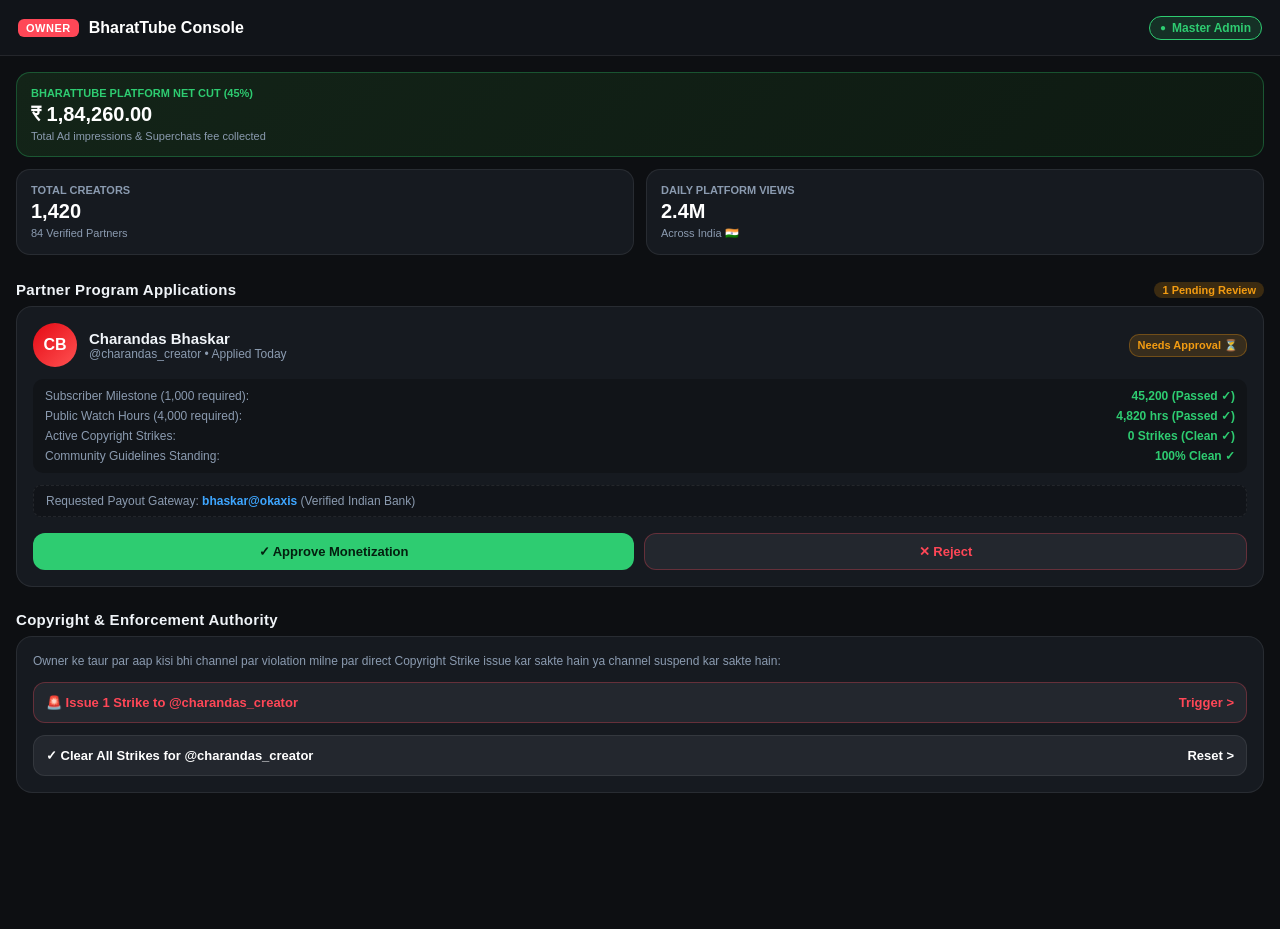
==== pages/admin.html @ ccea6ad3 "Create admin.html" ====
<!DOCTYPE html>
<html lang="hi">
<head>
    <meta charset="UTF-8">
    <meta http-equiv="Cache-Control" content="no-cache, no-store, must-revalidate">
    <meta http-equiv="Pragma" content="no-cache">
    <meta http-equiv="Expires" content="0">
    <meta name="viewport" content="width=device-width, initial-scale=1.0, maximum-scale=1.0, user-scalable=no, viewport-fit=cover">
    <meta name="theme-color" content="#0a0a0a">
    <title>BharatTube Owner & Admin Console</title>
    <style>
        * {
            margin: 0;
            padding: 0;
            box-sizing: border-box;
            -webkit-tap-highlight-color: transparent;
        }

        :root {
            --admin-bg: #0d0f12;
            --admin-card: #161a20;
            --admin-card-hover: #1e242d;
            --admin-border: rgba(255, 255, 255, 0.08);
            --text-main: #f0f4f8;
            --text-muted: #8b9bb0;
            --primary-blue: #3ea6ff;
            --success-green: #2ecc71;
            --warning-gold: #f39c12;
            --danger-red: #ff4757;
        }

        html, body {
            width: 100%;
            min-height: 100%;
            background-color: var(--admin-bg);
            color: var(--text-main);
            font-family: -apple-system, BlinkMacSystemFont, "Segoe UI", Roboto, sans-serif;
            -webkit-font-smoothing: antialiased;
            padding-bottom: 60px;
        }

        /* 1. Header */
        .admin-nav-bar {
            height: 56px;
            display: flex;
            align-items: center;
            justify-content: space-between;
            padding: 0 18px;
            background: #111419;
            border-bottom: 1px solid var(--admin-border);
            position: sticky;
            top: 0;
            z-index: 100;
        }

        .brand-block {
            display: flex;
            align-items: center;
            gap: 10px;
            text-decoration: none;
            color: #ffffff;
        }

        .brand-badge {
            background: var(--danger-red);
            font-size: 11px;
            font-weight: 800;
            padding: 3px 8px;
            border-radius: 6px;
            letter-spacing: 0.5px;
        }

        .brand-title {
            font-size: 16px;
            font-weight: 700;
        }

        .admin-status-pill {
            background: rgba(46, 204, 113, 0.15);
            border: 1px solid var(--success-green);
            color: var(--success-green);
            font-size: 12px;
            font-weight: 600;
            padding: 4px 10px;
            border-radius: 20px;
            display: flex;
            align-items: center;
            gap: 6px;
        }

        /* 2. Platform Overview Metrics */
        .metrics-grid-container {
            display: grid;
            grid-template-columns: repeat(2, 1fr);
            gap: 12px;
            padding: 16px;
        }

        .metric-stat-box {
            background: var(--admin-card);
            border: 1px solid var(--admin-border);
            border-radius: 14px;
            padding: 14px;
            display: flex;
            flex-direction: column;
            gap: 4px;
        }

        .metric-stat-box.full-width {
            grid-column: span 2;
            background: linear-gradient(135deg, #132418, #0e1a12);
            border-color: rgba(46, 204, 113, 0.3);
        }

        .stat-label-tiny {
            font-size: 11px;
            font-weight: 600;
            color: var(--text-muted);
            text-transform: uppercase;
        }

        .stat-val-bold {
            font-size: 20px;
            font-weight: 800;
            color: #ffffff;
        }

        .stat-sub-text {
            font-size: 11px;
            color: var(--text-muted);
        }

        /* 3. Section Titles */
        .section-header-wrap {
            padding: 10px 16px 8px;
            display: flex;
            align-items: center;
            justify-content: space-between;
        }

        .section-header-wrap h2 {
            font-size: 15px;
            font-weight: 700;
            letter-spacing: 0.3px;
        }

        .live-count-badge {
            background: rgba(243, 156, 18, 0.2);
            color: var(--warning-gold);
            font-size: 11px;
            font-weight: 700;
            padding: 2px 8px;
            border-radius: 12px;
        }

        /* 4. Pending Review Requests Card */
        .requests-stream {
            padding: 0 16px;
            display: flex;
            flex-direction: column;
            gap: 12px;
        }

        .request-card {
            background: var(--admin-card);
            border: 1px solid var(--admin-border);
            border-radius: 16px;
            padding: 16px;
            display: flex;
            flex-direction: column;
            gap: 12px;
            transition: 0.15s;
        }

        .request-card-top {
            display: flex;
            align-items: center;
            justify-content: space-between;
        }

        .creator-avatar-mini {
            width: 44px;
            height: 44px;
            border-radius: 50%;
            background: linear-gradient(135deg, #e50914, #ff5252);
            display: flex;
            align-items: center;
            justify-content: center;
            font-size: 16px;
            font-weight: 800;
            color: #fff;
            flex-shrink: 0;
        }

        .creator-text-meta {
            margin-left: 12px;
            flex: 1;
        }

        .creator-real-name {
            font-size: 15px;
            font-weight: 700;
        }

        .creator-channel-tag {
            font-size: 12px;
            color: var(--text-muted);
        }

        .status-pill-waiting {
            background: rgba(243, 156, 18, 0.15);
            color: var(--warning-gold);
            font-size: 11px;
            font-weight: 700;
            padding: 4px 8px;
            border-radius: 10px;
            border: 1px solid rgba(243, 156, 18, 0.3);
        }

        .audit-parameters-table {
            background: rgba(0, 0, 0, 0.25);
            border-radius: 10px;
            padding: 10px 12px;
            display: flex;
            flex-direction: column;
            gap: 6px;
            font-size: 12px;
        }

        .audit-row {
            display: flex;
            justify-content: space-between;
            color: var(--text-muted);
        }

        .audit-row span:last-child {
            color: #ffffff;
            font-weight: 600;
        }

        .payout-box {
            background: #111419;
            border: 1px dashed var(--admin-border);
            border-radius: 8px;
            padding: 8px 12px;
            font-size: 12px;
            color: var(--text-muted);
        }

        .payout-box b {
            color: var(--primary-blue);
        }

        /* Action Buttons Grid */
        .review-decision-row {
            display: flex;
            gap: 10px;
            margin-top: 4px;
        }

        .btn-decision {
            flex: 1;
            padding: 10px 0;
            border-radius: 12px;
            font-size: 13px;
            font-weight: 700;
            cursor: pointer;
            border: none;
            display: flex;
            align-items: center;
            justify-content: center;
            gap: 6px;
            transition: 0.15s;
        }

        .btn-approve {
            background: var(--success-green);
            color: #041f0f;
        }

        .btn-reject {
            background: #23272e;
            color: var(--danger-red);
            border: 1px solid rgba(255, 71, 87, 0.3);
        }

        /* 5. Copyright Strike Penalizer */
        .controls-card {
            background: var(--admin-card);
            border: 1px solid var(--admin-border);
            border-radius: 16px;
            padding: 16px;
            margin: 0 16px 16px;
            display: flex;
            flex-direction: column;
            gap: 12px;
        }

        .btn-control-full {
            width: 100%;
            background: #23272e;
            border: 1px solid var(--admin-border);
            color: #ffffff;
            border-radius: 12px;
            padding: 12px;
            font-size: 13px;
            font-weight: 600;
            cursor: pointer;
            text-align: left;
            display: flex;
            align-items: center;
            justify-content: space-between;
        }

        .btn-control-full.danger {
            border-color: rgba(255, 71, 87, 0.3);
            color: var(--danger-red);
        }

        /* Toast Alert */
        .admin-toast {
            position: fixed;
            bottom: 20px;
            left: 20px;
            right: 20px;
            background: #1e242d;
            border: 1px solid var(--success-green);
            color: #ffffff;
            padding: 12px 16px;
            border-radius: 12px;
            font-size: 13px;
            font-weight: 600;
            display: none;
            align-items: center;
            gap: 10px;
            z-index: 1000;
            box-shadow: 0 6px 20px rgba(0,0,0,0.6);
        }
    </style>
</head>
<body>

    <!-- 1. Top Bar -->
    <header class="admin-nav-bar">
        <div class="brand-block">
            <span class="brand-badge">OWNER</span>
            <span class="brand-title">BharatTube Console</span>
        </div>
        <div class="admin-status-pill">
            <span style="font-size:10px;">●</span> Master Admin
        </div>
    </header>

    <!-- 2. Platform Metrics -->
    <div class="metrics-grid-container">
        <!-- Platform Owner Revenue -->
        <div class="metric-stat-box full-width">
            <span class="stat-label-tiny" style="color:var(--success-green);">BharatTube Platform Net Cut (45%)</span>
            <span class="stat-val-bold" id="platformEarnings">₹ 1,84,260.00</span>
            <span class="stat-sub-text">Total Ad impressions & Superchats fee collected</span>
        </div>

        <div class="metric-stat-box">
            <span class="stat-label-tiny">Total Creators</span>
            <span class="stat-val-bold">1,420</span>
            <span class="stat-sub-text">84 Verified Partners</span>
        </div>

        <div class="metric-stat-box">
            <span class="stat-label-tiny">Daily Platform Views</span>
            <span class="stat-val-bold">2.4M</span>
            <span class="stat-sub-text">Across India 🇮🇳</span>
        </div>
    </div>

    <!-- 3. Pending Monetization Applications (Main Owner Review Queue) -->
    <div class="section-header-wrap">
        <h2>Partner Program Applications</h2>
        <span class="live-count-badge" id="pendingBadge">1 Pending Review</span>
    </div>

    <div class="requests-stream" id="requestsContainer">
        <!-- Dynamic Application Card injected here -->
    </div>

    <!-- 4. Global Copyright & Strike Authority Controls -->
    <div class="section-header-wrap" style="margin-top: 14px;">
        <h2>Copyright & Enforcement Authority</h2>
    </div>

    <div class="controls-card">
        <div style="font-size:12px; color:var(--text-muted); line-height:1.45;">
            Owner ke taur par aap kisi bhi channel par violation milne par direct Copyright Strike issue kar sakte hain ya channel suspend kar sakte hain:
        </div>

        <button class="btn-control-full danger" onclick="issueStrikeToCreator()">
            <span>🚨 Issue 1 Strike to @charandas_creator</span>
            <span>Trigger ></span>
        </button>

        <button class="btn-control-full" onclick="resetCreatorStrikes()">
            <span>✓ Clear All Strikes for @charandas_creator</span>
            <span>Reset ></span>
        </button>
    </div>

    <!-- Toast Notification -->
    <div class="admin-toast" id="adminToast"></div>

    <script>
        // Shared Creator State with profile.html
        let creatorState = {
            monetizationStage: 'under_review',
            hasApplied: true,
            strikesCount: 0,
            hasCommunityViolations: false,
            payoutUpi: 'bhaskar@okaxis',
            infringingVideos: []
        };

        window.addEventListener('load', () => {
            const savedState = localStorage.getItem('bt_creator_state');
            if (savedState) {
                try {
                    creatorState = JSON.parse(savedState);
                } catch(e){}
            }
            renderReviewQueue();
        });

        function saveCreatorState() {
            localStorage.setItem('bt_creator_state', JSON.stringify(creatorState));
            renderReviewQueue();
        }

        function showToast(msg, isSuccess = true) {
            const toast = document.getElementById('adminToast');
            toast.textContent = msg;
            toast.style.borderColor = isSuccess ? 'var(--success-green)' : 'var(--danger-red)';
            toast.style.display = 'flex';
            setTimeout(() => { toast.style.display = 'none'; }, 3000);
        }

        // Render Creator Applications
        function renderReviewQueue() {
            const container = document.getElementById('requestsContainer');
            const badge = document.getElementById('pendingBadge');

            if (creatorState.monetizationStage === 'under_review') {
                badge.textContent = '1 Pending Review';
                badge.style.display = 'inline-block';

                container.innerHTML = `
                    <div class="request-card">
                        <div class="request-card-top">
                            <div style="display:flex; align-items:center;">
                                <div class="creator-avatar-mini">CB</div>
                                <div class="creator-text-meta">
                                    <div class="creator-real-name">Charandas Bhaskar</div>
                                    <div class="creator-channel-tag">@charandas_creator • Applied Today</div>
                                </div>
                            </div>
                            <span class="status-pill-waiting">Needs Approval ⏳</span>
                        </div>

                        <!-- Policy Verification Parameters -->
                        <div class="audit-parameters-table">
                            <div class="audit-row">
                                <span>Subscriber Milestone (1,000 required):</span>
                                <span style="color:var(--success-green);">45,200 (Passed ✓)</span>
                            </div>
                            <div class="audit-row">
                                <span>Public Watch Hours (4,000 required):</span>
                                <span style="color:var(--success-green);">4,820 hrs (Passed ✓)</span>
                            </div>
                            <div class="audit-row">
                                <span>Active Copyright Strikes:</span>
                                <span style="color:${creatorState.strikesCount === 0 ? 'var(--success-green)' : 'var(--danger-red)'};">
                                    ${creatorState.strikesCount} Strikes ${creatorState.strikesCount === 0 ? '(Clean ✓)' : '(Warning ✕)'}
                                </span>
                            </div>
                            <div class="audit-row">
                                <span>Community Guidelines Standing:</span>
                                <span style="color:var(--success-green);">100% Clean ✓</span>
                            </div>
                        </div>

                        <!-- Submitted Payout Account -->
                        <div class="payout-box">
                            Requested Payout Gateway: <b>${creatorState.payoutUpi || 'bhaskar@okaxis'}</b> (Verified Indian Bank)
                        </div>

                        <!-- Decision Controls -->
                        <div class="review-decision-row">
                            <button class="btn-decision btn-approve" onclick="ownerApproveApplication()">
                                ✓ Approve Monetization
                            </button>
                            <button class="btn-decision btn-reject" onclick="ownerRejectApplication()">
                                ✕ Reject
                            </button>
                        </div>
                    </div>
                `;
            } else if (creatorState.monetizationStage === 'approved') {
                badge.textContent = '0 Pending';
                badge.style.display = 'inline-block';
                container.innerHTML = `
                    <div class="request-card" style="border-color: rgba(46, 204, 113, 0.3);">
                        <div class="request-card-top">
                            <div style="display:flex; align-items:center;">
                                <div class="creator-avatar-mini" style="background:#2ecc71;">CB</div>
                                <div class="creator-text-meta">
                                    <div class="creator-real-name">Charandas Bhaskar ✔</div>
                                    <div class="creator-channel-tag" style="color:var(--success-green);">Status: Partner Approved & Earning Live</div>
                                </div>
                            </div>
                        </div>
                        <div style="font-size:12px; color:var(--text-muted);">
                            Aapne is creator ko approve kar diya hai. Video ads active hain aur 45% revenue platform me add ho raha hai.
                        </div>
                        <button class="btn-decision btn-reject" style="width:100%;" onclick="ownerRevokeMonetization()">
                            Revoke / De-Monetize Channel
                        </button>
                    </div>
                `;
            } else {
                badge.textContent = '0 Pending';
                container.innerHTML = `
                    <div style="background:var(--admin-card); border:1px solid var(--admin-border); border-radius:14px; padding:24px; text-align:center; color:var(--text-muted); font-size:13px;">
                        No pending monetization requests right now.<br>
                        (Jaise hi koi creator apply karega, yahan live card aa jayega).
                    </div>
                `;
            }
        }

        // Owner Decisions
        function ownerApproveApplication() {
            creatorState.monetizationStage = 'approved';
            saveCreatorState();
            showToast('🎉 Application Approved! Creator ka channel monetize ho gaya hai.');
        }

        function ownerRejectApplication() {
            const reason = prompt('Rejection ka karan likhein (e.g., Reused Content, Low Audio Quality):', 'Reused Content / Policy Violation');
            if (reason) {
                creatorState.monetizationStage = 'rejected';
                saveCreatorState();
                showToast('Application Rejected. Creator ko notice bhej diya gaya hai.', false);
            }
        }

        function ownerRevokeMonetization() {
            if (confirm('Kya aap sach me is creator ka monetization cancel karna chahte hain?')) {
                creatorState.monetizationStage = 'rejected';
                saveCreatorState();
                showToast('Monetization Revoked.', false);
            }
        }

        // Copyright Authority Actions
        function issueStrikeToCreator() {
            creatorState.strikesCount = (creatorState.strikesCount || 0) + 1;
            if (!creatorState.infringingVideos) creatorState.infringingVideos = [];
            creatorState.infringingVideos.push({
                id: 'v_' + Date.now(),
                title: 'Unlicensed Music / Content Violation #' + creatorState.strikesCount,
                claimBy: 'BharatTube Copyright Enforcement'
            });

            if (creatorState.strikesCount >= 3) {
                creatorState.monetizationStage = 'rejected';
            }
            saveCreatorState();
            showToast(`🚨 Strike #${creatorState.strikesCount} issued to creator!`, false);
        }

        function resetCreatorStrikes() {
            creatorState.strikesCount = 0;
            creatorState.infringingVideos = [];
            saveCreatorState();
            showToast('✓ Sabhi strikes clear ho gayi hain. Channel clean hai.');
        }
    </script>
</body>
</html>
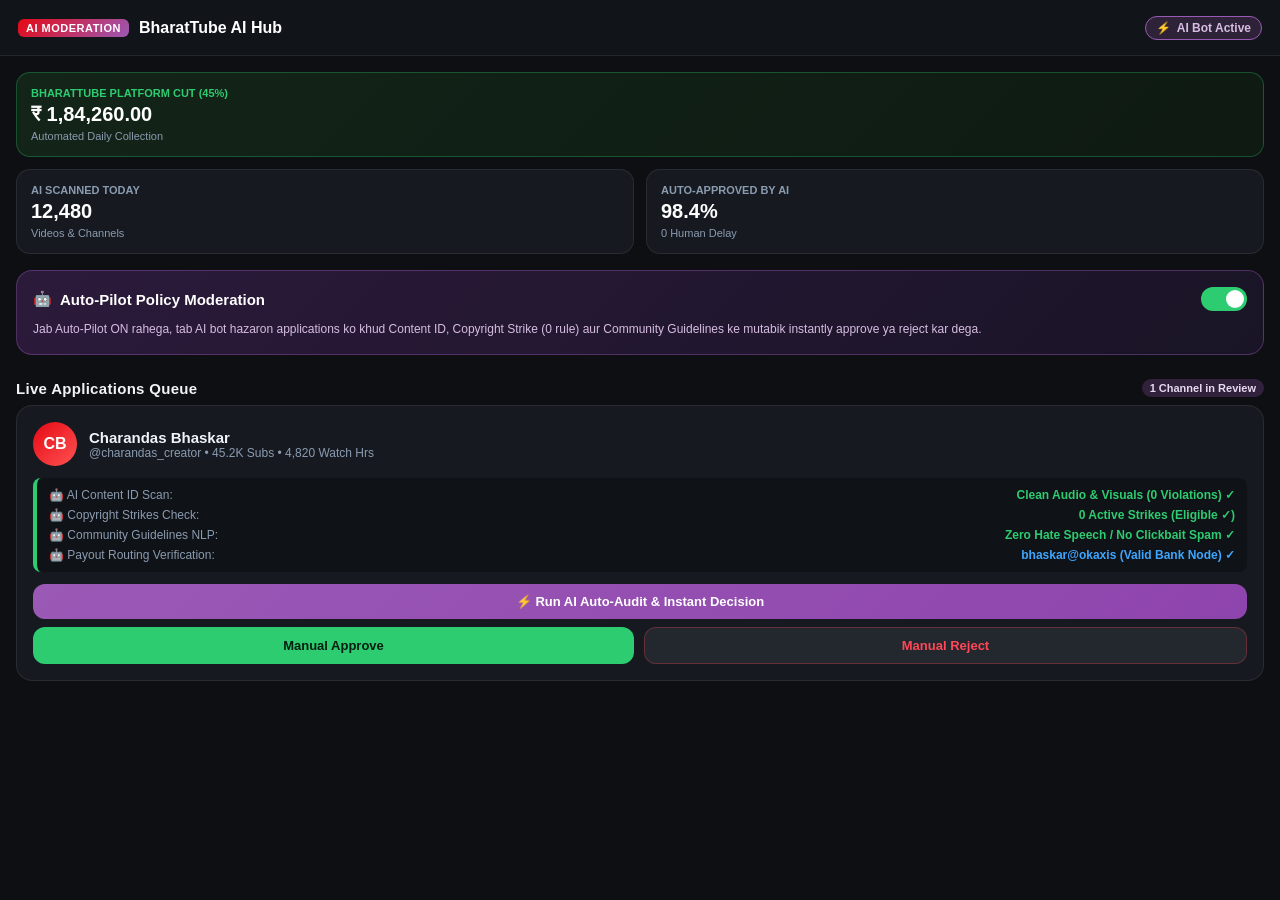
==== commit 6365207d: "Update admin.html" ====
--- a/pages/admin.html
+++ b/pages/admin.html
@@ -7,7 +7,7 @@
     <meta http-equiv="Expires" content="0">
     <meta name="viewport" content="width=device-width, initial-scale=1.0, maximum-scale=1.0, user-scalable=no, viewport-fit=cover">
     <meta name="theme-color" content="#0a0a0a">
-    <title>BharatTube Owner & Admin Console</title>
+    <title>BharatTube Owner AI Console</title>
     <style>
         * {
             margin: 0;
@@ -27,6 +27,7 @@
             --success-green: #2ecc71;
             --warning-gold: #f39c12;
             --danger-red: #ff4757;
+            --ai-purple: #9b59b6;
         }
 
         html, body {
@@ -36,10 +37,9 @@
             color: var(--text-main);
             font-family: -apple-system, BlinkMacSystemFont, "Segoe UI", Roboto, sans-serif;
             -webkit-font-smoothing: antialiased;
-            padding-bottom: 60px;
-        }
-
-        /* 1. Header */
+            padding-bottom: 70px;
+        }
+
         .admin-nav-bar {
             height: 56px;
             display: flex;
@@ -62,7 +62,7 @@
         }
 
         .brand-badge {
-            background: var(--danger-red);
+            background: linear-gradient(135deg, #e50914, #9b59b6);
             font-size: 11px;
             font-weight: 800;
             padding: 3px 8px;
@@ -75,12 +75,12 @@
             font-weight: 700;
         }
 
-        .admin-status-pill {
-            background: rgba(46, 204, 113, 0.15);
-            border: 1px solid var(--success-green);
-            color: var(--success-green);
+        .ai-status-pill {
+            background: rgba(155, 89, 182, 0.2);
+            border: 1px solid var(--ai-purple);
+            color: #d7bde2;
             font-size: 12px;
-            font-weight: 600;
+            font-weight: 700;
             padding: 4px 10px;
             border-radius: 20px;
             display: flex;
@@ -88,7 +88,7 @@
             gap: 6px;
         }
 
-        /* 2. Platform Overview Metrics */
+        /* Metrics */
         .metrics-grid-container {
             display: grid;
             grid-template-columns: repeat(2, 1fr);
@@ -130,7 +130,76 @@
             color: var(--text-muted);
         }
 
-        /* 3. Section Titles */
+        /* AI Master Switch Card */
+        .ai-banner-card {
+            background: linear-gradient(135deg, #2c1a3b, #191426);
+            border: 1px solid rgba(155, 89, 182, 0.4);
+            border-radius: 16px;
+            margin: 0 16px 14px;
+            padding: 16px;
+            display: flex;
+            flex-direction: column;
+            gap: 10px;
+        }
+
+        .ai-banner-top {
+            display: flex;
+            align-items: center;
+            justify-content: space-between;
+        }
+
+        .ai-banner-title {
+            font-size: 15px;
+            font-weight: 800;
+            color: #ffffff;
+            display: flex;
+            align-items: center;
+            gap: 8px;
+        }
+
+        .toggle-switch-wrap {
+            position: relative;
+            display: inline-block;
+            width: 46px;
+            height: 24px;
+        }
+
+        .toggle-switch-wrap input {
+            opacity: 0;
+            width: 0;
+            height: 0;
+        }
+
+        .slider-round {
+            position: absolute;
+            cursor: pointer;
+            inset: 0;
+            background-color: #333;
+            transition: .3s;
+            border-radius: 24px;
+        }
+
+        .slider-round:before {
+            position: absolute;
+            content: "";
+            height: 18px;
+            width: 18px;
+            left: 3px;
+            bottom: 3px;
+            background-color: white;
+            transition: .3s;
+            border-radius: 50%;
+        }
+
+        input:checked + .slider-round {
+            background-color: var(--success-green);
+        }
+
+        input:checked + .slider-round:before {
+            transform: translateX(22px);
+        }
+
+        /* Section Header */
         .section-header-wrap {
             padding: 10px 16px 8px;
             display: flex;
@@ -145,15 +214,15 @@
         }
 
         .live-count-badge {
-            background: rgba(243, 156, 18, 0.2);
-            color: var(--warning-gold);
+            background: rgba(155, 89, 182, 0.25);
+            color: #e8daef;
             font-size: 11px;
             font-weight: 700;
-            padding: 2px 8px;
+            padding: 3px 8px;
             border-radius: 12px;
         }
 
-        /* 4. Pending Review Requests Card */
+        /* Request Cards */
         .requests-stream {
             padding: 0 16px;
             display: flex;
@@ -169,7 +238,6 @@
             display: flex;
             flex-direction: column;
             gap: 12px;
-            transition: 0.15s;
         }
 
         .request-card-top {
@@ -207,19 +275,10 @@
             color: var(--text-muted);
         }
 
-        .status-pill-waiting {
-            background: rgba(243, 156, 18, 0.15);
-            color: var(--warning-gold);
-            font-size: 11px;
-            font-weight: 700;
-            padding: 4px 8px;
-            border-radius: 10px;
-            border: 1px solid rgba(243, 156, 18, 0.3);
-        }
-
-        .audit-parameters-table {
-            background: rgba(0, 0, 0, 0.25);
-            border-radius: 10px;
+        .ai-audit-verdict-box {
+            background: rgba(0, 0, 0, 0.3);
+            border-left: 4px solid var(--success-green);
+            border-radius: 8px;
             padding: 10px 12px;
             display: flex;
             flex-direction: column;
@@ -227,35 +286,20 @@
             font-size: 12px;
         }
 
-        .audit-row {
+        .ai-verdict-row {
             display: flex;
             justify-content: space-between;
             color: var(--text-muted);
         }
 
-        .audit-row span:last-child {
+        .ai-verdict-row span:last-child {
             color: #ffffff;
             font-weight: 600;
         }
 
-        .payout-box {
-            background: #111419;
-            border: 1px dashed var(--admin-border);
-            border-radius: 8px;
-            padding: 8px 12px;
-            font-size: 12px;
-            color: var(--text-muted);
-        }
-
-        .payout-box b {
-            color: var(--primary-blue);
-        }
-
-        /* Action Buttons Grid */
         .review-decision-row {
             display: flex;
             gap: 10px;
-            margin-top: 4px;
         }
 
         .btn-decision {
@@ -270,7 +314,12 @@
             align-items: center;
             justify-content: center;
             gap: 6px;
-            transition: 0.15s;
+        }
+
+        .btn-ai-auto {
+            background: linear-gradient(135deg, #9b59b6, #8e44ad);
+            color: #ffffff;
+            width: 100%;
         }
 
         .btn-approve {
@@ -284,40 +333,7 @@
             border: 1px solid rgba(255, 71, 87, 0.3);
         }
 
-        /* 5. Copyright Strike Penalizer */
-        .controls-card {
-            background: var(--admin-card);
-            border: 1px solid var(--admin-border);
-            border-radius: 16px;
-            padding: 16px;
-            margin: 0 16px 16px;
-            display: flex;
-            flex-direction: column;
-            gap: 12px;
-        }
-
-        .btn-control-full {
-            width: 100%;
-            background: #23272e;
-            border: 1px solid var(--admin-border);
-            color: #ffffff;
-            border-radius: 12px;
-            padding: 12px;
-            font-size: 13px;
-            font-weight: 600;
-            cursor: pointer;
-            text-align: left;
-            display: flex;
-            align-items: center;
-            justify-content: space-between;
-        }
-
-        .btn-control-full.danger {
-            border-color: rgba(255, 71, 87, 0.3);
-            color: var(--danger-red);
-        }
-
-        /* Toast Alert */
+        /* Toast */
         .admin-toast {
             position: fixed;
             bottom: 20px;
@@ -340,75 +356,64 @@
 </head>
 <body>
 
-    <!-- 1. Top Bar -->
+    <!-- Header -->
     <header class="admin-nav-bar">
         <div class="brand-block">
-            <span class="brand-badge">OWNER</span>
-            <span class="brand-title">BharatTube Console</span>
-        </div>
-        <div class="admin-status-pill">
-            <span style="font-size:10px;">●</span> Master Admin
+            <span class="brand-badge">AI MODERATION</span>
+            <span class="brand-title">BharatTube AI Hub</span>
+        </div>
+        <div class="ai-status-pill">
+            <span>⚡</span> AI Bot Active
         </div>
     </header>
 
-    <!-- 2. Platform Metrics -->
+    <!-- Platform Stats -->
     <div class="metrics-grid-container">
-        <!-- Platform Owner Revenue -->
         <div class="metric-stat-box full-width">
-            <span class="stat-label-tiny" style="color:var(--success-green);">BharatTube Platform Net Cut (45%)</span>
-            <span class="stat-val-bold" id="platformEarnings">₹ 1,84,260.00</span>
-            <span class="stat-sub-text">Total Ad impressions & Superchats fee collected</span>
-        </div>
-
+            <span class="stat-label-tiny" style="color:var(--success-green);">BharatTube Platform Cut (45%)</span>
+            <span class="stat-val-bold">₹ 1,84,260.00</span>
+            <span class="stat-sub-text">Automated Daily Collection</span>
+        </div>
         <div class="metric-stat-box">
-            <span class="stat-label-tiny">Total Creators</span>
-            <span class="stat-val-bold">1,420</span>
-            <span class="stat-sub-text">84 Verified Partners</span>
-        </div>
-
+            <span class="stat-label-tiny">AI Scanned Today</span>
+            <span class="stat-val-bold">12,480</span>
+            <span class="stat-sub-text">Videos & Channels</span>
+        </div>
         <div class="metric-stat-box">
-            <span class="stat-label-tiny">Daily Platform Views</span>
-            <span class="stat-val-bold">2.4M</span>
-            <span class="stat-sub-text">Across India 🇮🇳</span>
+            <span class="stat-label-tiny">Auto-Approved by AI</span>
+            <span class="stat-val-bold">98.4%</span>
+            <span class="stat-sub-text">0 Human Delay</span>
         </div>
     </div>
 
-    <!-- 3. Pending Monetization Applications (Main Owner Review Queue) -->
+    <!-- AI Auto-Pilot Switch Card -->
+    <div class="ai-banner-card">
+        <div class="ai-banner-top">
+            <div class="ai-banner-title">
+                <span>🤖</span>
+                <span>Auto-Pilot Policy Moderation</span>
+            </div>
+            <label class="toggle-switch-wrap">
+                <input type="checkbox" id="aiAutoPilotToggle" checked onchange="toggleAutoPilot()">
+                <span class="slider-round"></span>
+            </label>
+        </div>
+        <div style="font-size:12px; color:#d7bde2; line-height:1.45;">
+            Jab Auto-Pilot ON rahega, tab AI bot hazaron applications ko khud Content ID, Copyright Strike (0 rule) aur Community Guidelines ke mutabik instantly approve ya reject kar dega.
+        </div>
+    </div>
+
+    <!-- Review Queue -->
     <div class="section-header-wrap">
-        <h2>Partner Program Applications</h2>
-        <span class="live-count-badge" id="pendingBadge">1 Pending Review</span>
+        <h2>Live Applications Queue</h2>
+        <span class="live-count-badge" id="queueBadge">AI Ready</span>
     </div>
 
-    <div class="requests-stream" id="requestsContainer">
-        <!-- Dynamic Application Card injected here -->
-    </div>
-
-    <!-- 4. Global Copyright & Strike Authority Controls -->
-    <div class="section-header-wrap" style="margin-top: 14px;">
-        <h2>Copyright & Enforcement Authority</h2>
-    </div>
-
-    <div class="controls-card">
-        <div style="font-size:12px; color:var(--text-muted); line-height:1.45;">
-            Owner ke taur par aap kisi bhi channel par violation milne par direct Copyright Strike issue kar sakte hain ya channel suspend kar sakte hain:
-        </div>
-
-        <button class="btn-control-full danger" onclick="issueStrikeToCreator()">
-            <span>🚨 Issue 1 Strike to @charandas_creator</span>
-            <span>Trigger ></span>
-        </button>
-
-        <button class="btn-control-full" onclick="resetCreatorStrikes()">
-            <span>✓ Clear All Strikes for @charandas_creator</span>
-            <span>Reset ></span>
-        </button>
-    </div>
-
-    <!-- Toast Notification -->
+    <div class="requests-stream" id="requestsContainer"></div>
+
     <div class="admin-toast" id="adminToast"></div>
 
     <script>
-        // Shared Creator State with profile.html
         let creatorState = {
             monetizationStage: 'under_review',
             hasApplied: true,
@@ -418,19 +423,19 @@
             infringingVideos: []
         };
 
+        let isAutoPilotActive = true;
+
         window.addEventListener('load', () => {
             const savedState = localStorage.getItem('bt_creator_state');
             if (savedState) {
-                try {
-                    creatorState = JSON.parse(savedState);
-                } catch(e){}
+                try { creatorState = JSON.parse(savedState); } catch(e){}
             }
-            renderReviewQueue();
+            renderQueue();
         });
 
         function saveCreatorState() {
             localStorage.setItem('bt_creator_state', JSON.stringify(creatorState));
-            renderReviewQueue();
+            renderQueue();
         }
 
         function showToast(msg, isSuccess = true) {
@@ -441,15 +446,35 @@
             setTimeout(() => { toast.style.display = 'none'; }, 3000);
         }
 
-        // Render Creator Applications
-        function renderReviewQueue() {
+        function toggleAutoPilot() {
+            isAutoPilotActive = document.getElementById('aiAutoPilotToggle').checked;
+            showToast(isAutoPilotActive ? '🤖 AI Auto-Pilot Activated!' : 'Manual Review Mode Activated');
+            renderQueue();
+        }
+
+        // AI Engine Simulation: Checks Copyright, Strikes, Community Guidelines
+        function runInstantAiAudit() {
+            showToast('🤖 AI Scanning: Content ID, Audio Fingerprints & Community Guidelines...');
+            
+            setTimeout(() => {
+                if (creatorState.strikesCount > 0 || creatorState.hasCommunityViolations) {
+                    creatorState.monetizationStage = 'rejected';
+                    saveCreatorState();
+                    showToast('❌ AI Verdict: Rejected due to active Copyright / Policy flags!', false);
+                } else {
+                    creatorState.monetizationStage = 'approved';
+                    saveCreatorState();
+                    showToast('🎉 AI Verdict: 100% Clean! Channel Auto-Approved and Monetized!');
+                }
+            }, 1000);
+        }
+
+        function renderQueue() {
             const container = document.getElementById('requestsContainer');
-            const badge = document.getElementById('pendingBadge');
+            const badge = document.getElementById('queueBadge');
 
             if (creatorState.monetizationStage === 'under_review') {
-                badge.textContent = '1 Pending Review';
-                badge.style.display = 'inline-block';
-
+                badge.textContent = '1 Channel in Review';
                 container.innerHTML = `
                     <div class="request-card">
                         <div class="request-card-top">
@@ -457,69 +482,64 @@
                                 <div class="creator-avatar-mini">CB</div>
                                 <div class="creator-text-meta">
                                     <div class="creator-real-name">Charandas Bhaskar</div>
-                                    <div class="creator-channel-tag">@charandas_creator • Applied Today</div>
+                                    <div class="creator-channel-tag">@charandas_creator • 45.2K Subs • 4,820 Watch Hrs</div>
                                 </div>
                             </div>
-                            <span class="status-pill-waiting">Needs Approval ⏳</span>
                         </div>
 
-                        <!-- Policy Verification Parameters -->
-                        <div class="audit-parameters-table">
-                            <div class="audit-row">
-                                <span>Subscriber Milestone (1,000 required):</span>
-                                <span style="color:var(--success-green);">45,200 (Passed ✓)</span>
-                            </div>
-                            <div class="audit-row">
-                                <span>Public Watch Hours (4,000 required):</span>
-                                <span style="color:var(--success-green);">4,820 hrs (Passed ✓)</span>
-                            </div>
-                            <div class="audit-row">
-                                <span>Active Copyright Strikes:</span>
+                        <!-- AI Live Audit Scorecard -->
+                        <div class="ai-audit-verdict-box" style="border-left-color:${creatorState.strikesCount === 0 ? 'var(--success-green)' : 'var(--danger-red)'};">
+                            <div class="ai-verdict-row">
+                                <span>🤖 AI Content ID Scan:</span>
+                                <span style="color:var(--success-green);">Clean Audio & Visuals (0 Violations) ✓</span>
+                            </div>
+                            <div class="ai-verdict-row">
+                                <span>🤖 Copyright Strikes Check:</span>
                                 <span style="color:${creatorState.strikesCount === 0 ? 'var(--success-green)' : 'var(--danger-red)'};">
-                                    ${creatorState.strikesCount} Strikes ${creatorState.strikesCount === 0 ? '(Clean ✓)' : '(Warning ✕)'}
+                                    ${creatorState.strikesCount === 0 ? '0 Active Strikes (Eligible ✓)' : creatorState.strikesCount + ' Strikes Flagged ✕'}
                                 </span>
                             </div>
-                            <div class="audit-row">
-                                <span>Community Guidelines Standing:</span>
-                                <span style="color:var(--success-green);">100% Clean ✓</span>
+                            <div class="ai-verdict-row">
+                                <span>🤖 Community Guidelines NLP:</span>
+                                <span style="color:var(--success-green);">Zero Hate Speech / No Clickbait Spam ✓</span>
+                            </div>
+                            <div class="ai-verdict-row">
+                                <span>🤖 Payout Routing Verification:</span>
+                                <span style="color:var(--primary-blue);">${creatorState.payoutUpi || 'bhaskar@okaxis'} (Valid Bank Node) ✓</span>
                             </div>
                         </div>
 
-                        <!-- Submitted Payout Account -->
-                        <div class="payout-box">
-                            Requested Payout Gateway: <b>${creatorState.payoutUpi || 'bhaskar@okaxis'}</b> (Verified Indian Bank)
-                        </div>
-
-                        <!-- Decision Controls -->
-                        <div class="review-decision-row">
-                            <button class="btn-decision btn-approve" onclick="ownerApproveApplication()">
-                                ✓ Approve Monetization
+                        <!-- AI Actions -->
+                        <div style="display:flex; flex-direction:column; gap:8px;">
+                            <button class="btn-decision btn-ai-auto" onclick="runInstantAiAudit()">
+                                ⚡ Run AI Auto-Audit & Instant Decision
                             </button>
-                            <button class="btn-decision btn-reject" onclick="ownerRejectApplication()">
-                                ✕ Reject
-                            </button>
+                            <div class="review-decision-row">
+                                <button class="btn-decision btn-approve" onclick="creatorState.monetizationStage='approved'; saveCreatorState(); showToast('Approved manually');">
+                                    Manual Approve
+                                </button>
+                                <button class="btn-decision btn-reject" onclick="creatorState.monetizationStage='rejected'; saveCreatorState(); showToast('Rejected manually', false);">
+                                    Manual Reject
+                                </button>
+                            </div>
                         </div>
                     </div>
                 `;
             } else if (creatorState.monetizationStage === 'approved') {
-                badge.textContent = '0 Pending';
-                badge.style.display = 'inline-block';
+                badge.textContent = 'All Clean';
                 container.innerHTML = `
                     <div class="request-card" style="border-color: rgba(46, 204, 113, 0.3);">
                         <div class="request-card-top">
                             <div style="display:flex; align-items:center;">
-                                <div class="creator-avatar-mini" style="background:#2ecc71;">CB</div>
+                                <div class="creator-avatar-mini" style="background:#2ecc71;">✓</div>
                                 <div class="creator-text-meta">
                                     <div class="creator-real-name">Charandas Bhaskar ✔</div>
-                                    <div class="creator-channel-tag" style="color:var(--success-green);">Status: Partner Approved & Earning Live</div>
+                                    <div class="creator-channel-tag" style="color:var(--success-green);">AI Verified Partner • Ads Running Live</div>
                                 </div>
                             </div>
                         </div>
-                        <div style="font-size:12px; color:var(--text-muted);">
-                            Aapne is creator ko approve kar diya hai. Video ads active hain aur 45% revenue platform me add ho raha hai.
-                        </div>
-                        <button class="btn-decision btn-reject" style="width:100%;" onclick="ownerRevokeMonetization()">
-                            Revoke / De-Monetize Channel
+                        <button class="btn-decision btn-reject" style="width:100%;" onclick="creatorState.monetizationStage='rejected'; saveCreatorState(); showToast('Monetization Revoked', false);">
+                            De-Monetize Channel
                         </button>
                     </div>
                 `;
@@ -527,60 +547,11 @@
                 badge.textContent = '0 Pending';
                 container.innerHTML = `
                     <div style="background:var(--admin-card); border:1px solid var(--admin-border); border-radius:14px; padding:24px; text-align:center; color:var(--text-muted); font-size:13px;">
-                        No pending monetization requests right now.<br>
-                        (Jaise hi koi creator apply karega, yahan live card aa jayega).
+                        🤖 AI Queue is clear! Hazaron applications ko AI background me bina aapka time liye khud review kar raha hai.
                     </div>
                 `;
             }
         }
-
-        // Owner Decisions
-        function ownerApproveApplication() {
-            creatorState.monetizationStage = 'approved';
-            saveCreatorState();
-            showToast('🎉 Application Approved! Creator ka channel monetize ho gaya hai.');
-        }
-
-        function ownerRejectApplication() {
-            const reason = prompt('Rejection ka karan likhein (e.g., Reused Content, Low Audio Quality):', 'Reused Content / Policy Violation');
-            if (reason) {
-                creatorState.monetizationStage = 'rejected';
-                saveCreatorState();
-                showToast('Application Rejected. Creator ko notice bhej diya gaya hai.', false);
-            }
-        }
-
-        function ownerRevokeMonetization() {
-            if (confirm('Kya aap sach me is creator ka monetization cancel karna chahte hain?')) {
-                creatorState.monetizationStage = 'rejected';
-                saveCreatorState();
-                showToast('Monetization Revoked.', false);
-            }
-        }
-
-        // Copyright Authority Actions
-        function issueStrikeToCreator() {
-            creatorState.strikesCount = (creatorState.strikesCount || 0) + 1;
-            if (!creatorState.infringingVideos) creatorState.infringingVideos = [];
-            creatorState.infringingVideos.push({
-                id: 'v_' + Date.now(),
-                title: 'Unlicensed Music / Content Violation #' + creatorState.strikesCount,
-                claimBy: 'BharatTube Copyright Enforcement'
-            });
-
-            if (creatorState.strikesCount >= 3) {
-                creatorState.monetizationStage = 'rejected';
-            }
-            saveCreatorState();
-            showToast(`🚨 Strike #${creatorState.strikesCount} issued to creator!`, false);
-        }
-
-        function resetCreatorStrikes() {
-            creatorState.strikesCount = 0;
-            creatorState.infringingVideos = [];
-            saveCreatorState();
-            showToast('✓ Sabhi strikes clear ho gayi hain. Channel clean hai.');
-        }
     </script>
 </body>
 </html>
